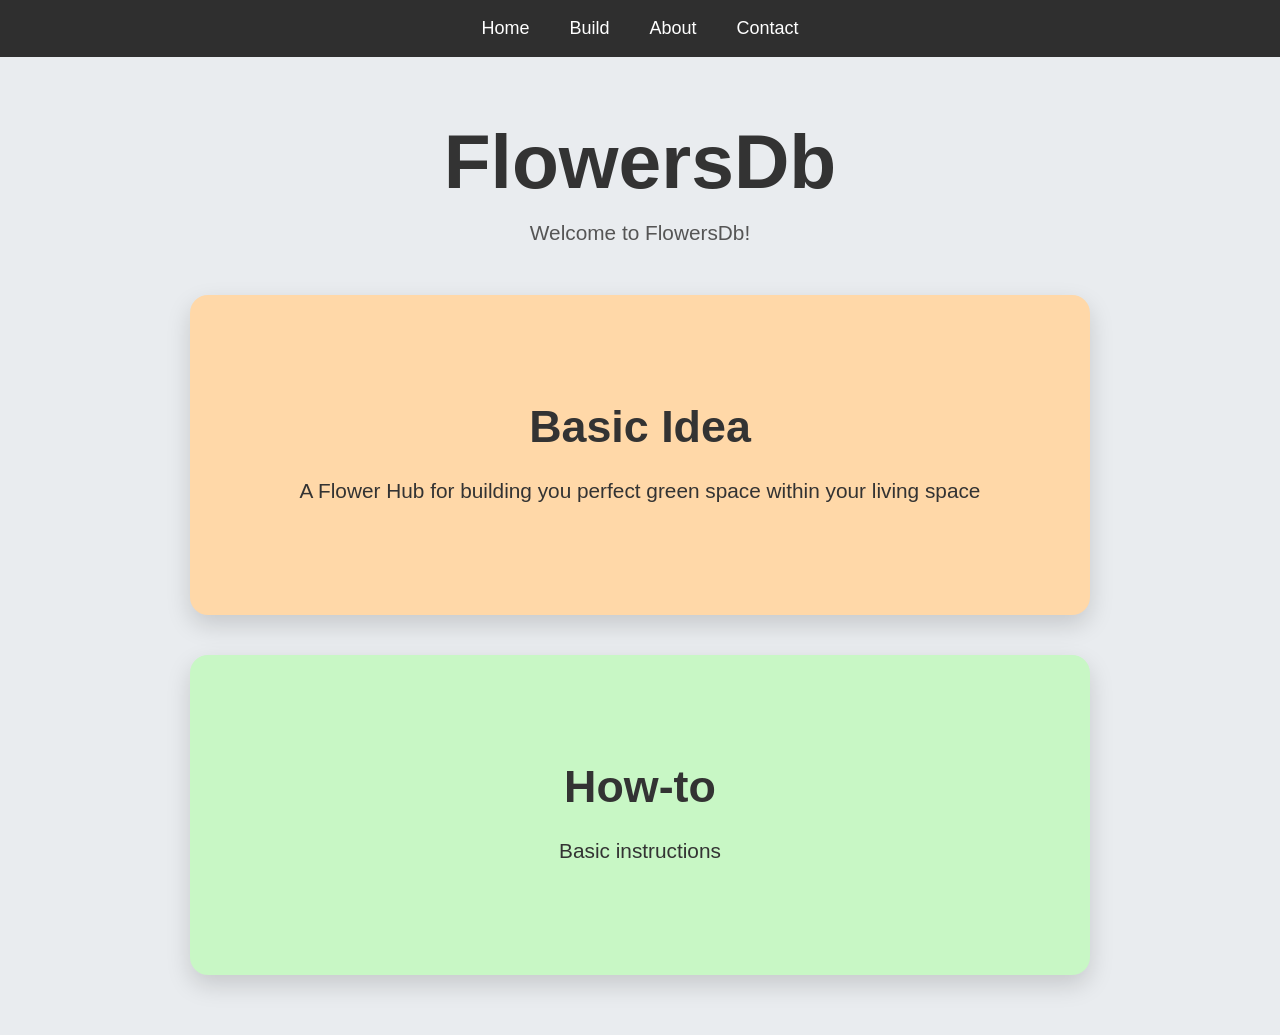
==== index.html @ faf211d7 "Add files via upload" ====
<!DOCTYPE html>
<html lang="en">
<head>
    <meta charset="UTF-8">
    <meta name="viewport" content="width=device-width, initial-scale=1.0">
    <title>FlowersDb</title>
    <link rel="stylesheet" href="style.css">
</head>
<body>

    <nav>
        <ul>
            <li><a href="index.html">Home</a></li>
            <li><a href="build.html">Build</a></li>
			<li><a href="about.html">About</a></li>
            <li><a href="contact.html">Contact</a></li>
        </ul>
    </nav>

    <section class="hero">
        <h1>FlowersDb</h1>
        <p>Welcome to FlowersDb!</p>

        <div class="box-container">
            <div class="box orange-box">
			<!-- orange -->
                <h2>Basic Idea</h2>
                <p>A Flower Hub for building you perfect green space within your living space</p>
            </div>
			<!-- green -->
            <div class="box green-box">
                <h2>How-to</h2>
                <p>Basic instructions</p>
            </div>
        </div>
    </section>

</body>
</html>
---- style.css ----
/* ==========================
   Reset
========================== */
* {
    margin: 0;
    padding: 0;
    box-sizing: border-box;
    font-family: Arial, Helvetica, sans-serif;
}

/* ==========================
   Page
========================== */
body {
    background-color: #e9ecef;
    color: #333;
    min-height: 100vh;
}

/* ==========================
   Navigation
========================== */
nav {
    background-color: #2f2f2f;
    padding: 18px 30px;
}

nav ul {
    display: flex;
    justify-content: center;
    align-items: center;
    gap: 40px;
    list-style: none;
    flex-wrap: wrap;
}

nav a {
    color: white;
    text-decoration: none;
    font-size: 18px;
    transition: color 0.3s ease;
}

nav a:hover {
    color: #8fd694;
}

/* ==========================
   Hero Section
========================== */
.hero {
    width: min(95%, 1200px);
    margin: auto;
    text-align: center;
    padding: 60px 20px;
}

.hero h1 {
    font-size: clamp(3rem, 6vw, 5rem);
    margin-bottom: 15px;
}

.hero > p {
    font-size: clamp(1.1rem, 2vw, 1.3rem);
    color: #555;
    margin-bottom: 50px;
}

/* ==========================
   Box Layout
========================== */
.box-container {
    display: flex;
    flex-direction: column;
    align-items: center;
    gap: 40px;
    width: 100%;
}

/* ==========================
   Shared Box Style
========================== */
.box {
    width: min(90%, 900px);
    min-height: 320px;

    padding: 45px;

    border-radius: 18px;

    box-shadow: 0 10px 25px rgba(0,0,0,0.15);

    display: flex;
    flex-direction: column;
    justify-content: center;
    align-items: center;
}

/* ==========================
   Box Colors
========================== */
.orange-box {
    background-color: #FFD8A8;
}

.green-box {
    background-color: #C8F7C5;
}

/* ==========================
   Typography
========================== */
.box h2 {
    font-size: clamp(2rem, 4vw, 2.8rem);
    margin-bottom: 20px;
}

.box p {
    font-size: clamp(1.1rem, 2vw, 1.3rem);
    line-height: 1.8;
    max-width: 700px;
}

/* ==========================
   Mobile
========================== */
@media (max-width: 768px) {

    nav ul {
        gap: 20px;
    }

    .hero {
        padding: 40px 15px;
    }

    .box {
        width: 95%;
        min-height: 260px;
        padding: 30px;
    }
}
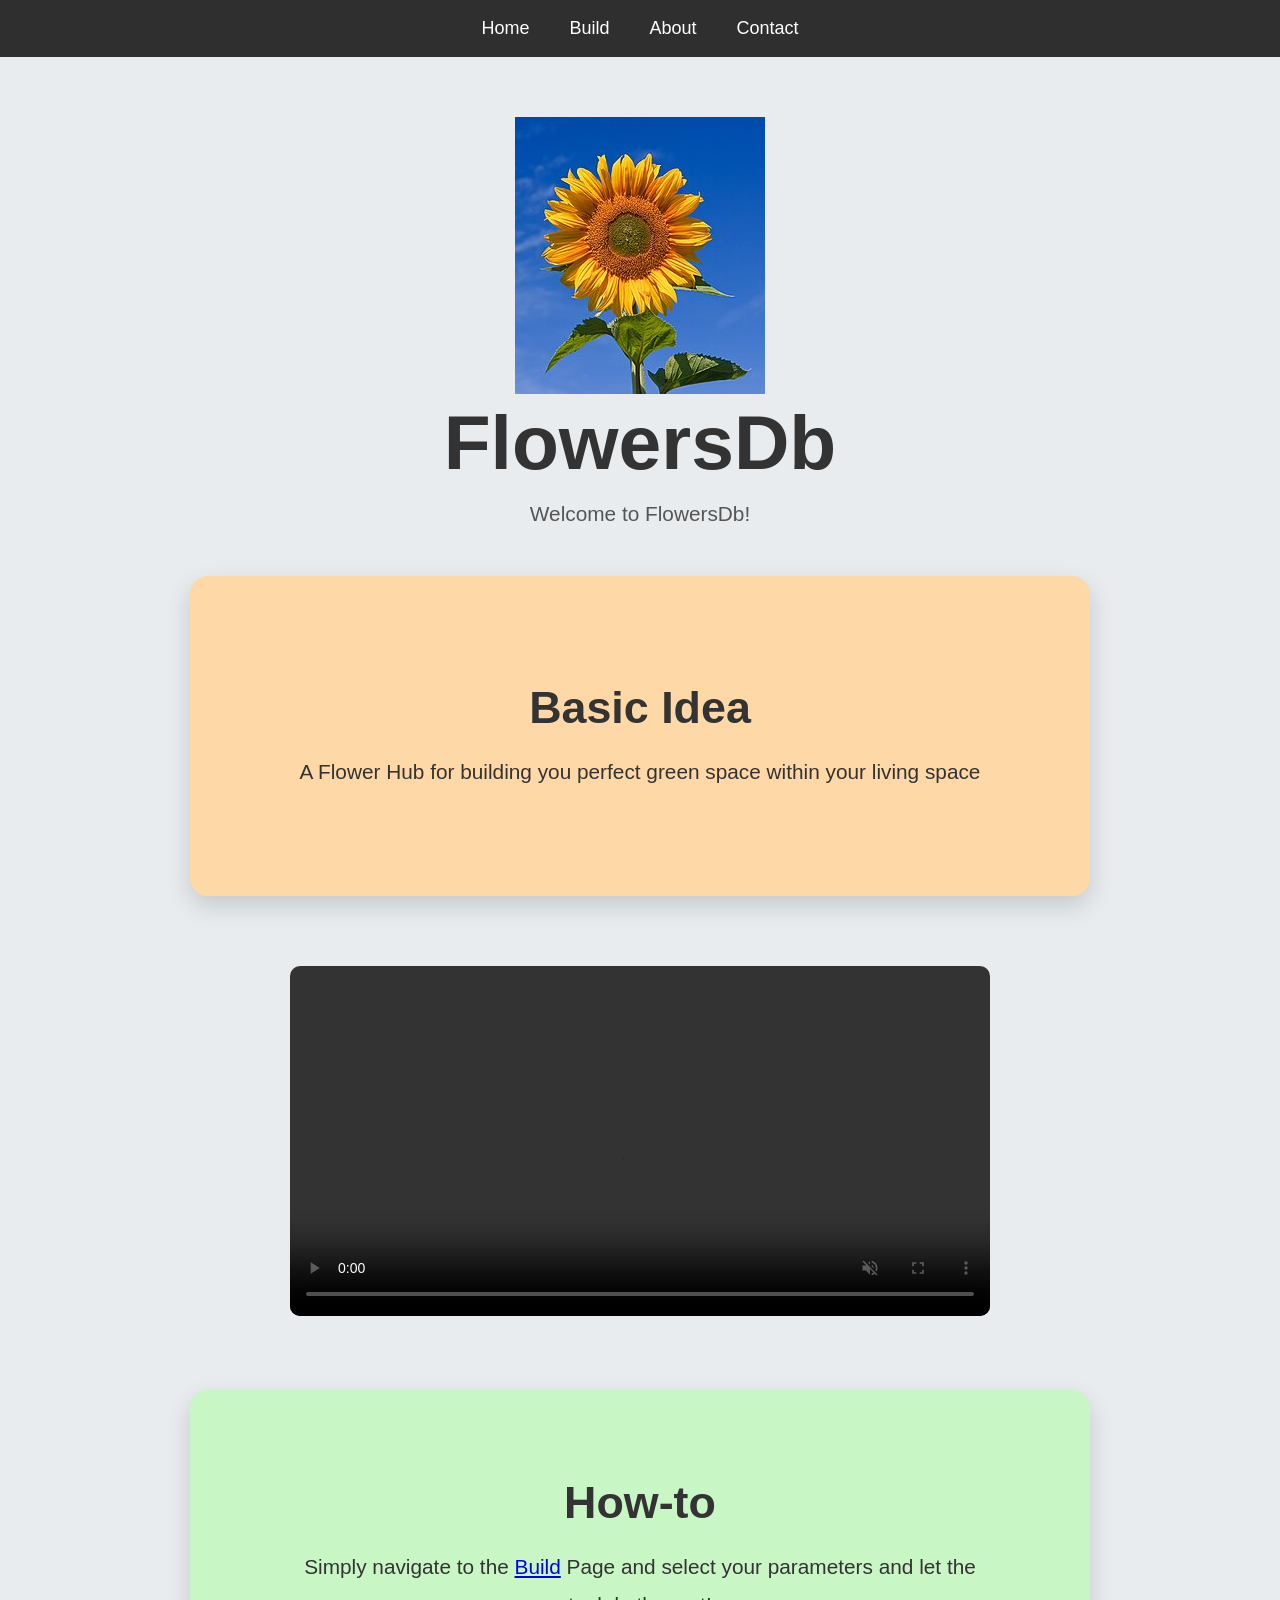
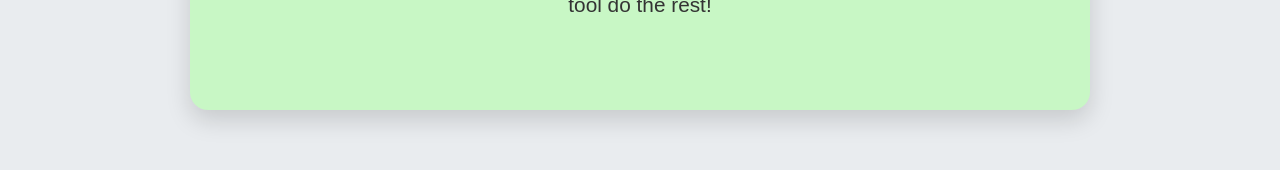
==== commit f5b68ef8: "Add files via upload" ====
--- a/index.html
+++ b/index.html
@@ -18,6 +18,7 @@
     </nav>
 
     <section class="hero">
+	<img src="hero.jpg">
         <h1>FlowersDb</h1>
         <p>Welcome to FlowersDb!</p>
 
@@ -27,10 +28,20 @@
                 <h2>Basic Idea</h2>
                 <p>A Flower Hub for building you perfect green space within your living space</p>
             </div>
+			
+			
+			<!-- Video             -->
+			<div class="video">
+			<video autoplay muted loop controls width="700">
+			<source src="img/flowers.mp4" type="video/mp4">
+			Your browser does not support the video tag.
+			</video>
+			</div
+			
 			<!-- green -->
             <div class="box green-box">
                 <h2>How-to</h2>
-                <p>Basic instructions</p>
+                <p>Simply navigate to the <a href="build.html">Build</a> Page and select your parameters and let the tool do the rest! </p>
             </div>
         </div>
     </section>
--- a/style.css
+++ b/style.css
@@ -1,6 +1,4 @@
-/* ==========================
-   Reset
-========================== */
+/* top */
 * {
     margin: 0;
     padding: 0;
@@ -8,18 +6,14 @@
     font-family: Arial, Helvetica, sans-serif;
 }
 
-/* ==========================
-   Page
-========================== */
+/* Page bsc */
 body {
     background-color: #e9ecef;
     color: #333;
     min-height: 100vh;
 }
 
-/* ==========================
-   Navigation
-========================== */
+/* Nav */
 nav {
     background-color: #2f2f2f;
     padding: 18px 30px;
@@ -45,9 +39,7 @@
     color: #8fd694;
 }
 
-/* ==========================
-   Hero Section
-========================== */
+/* Hero img*/
 .hero {
     width: min(95%, 1200px);
     margin: auto;
@@ -66,9 +58,7 @@
     margin-bottom: 50px;
 }
 
-/* ==========================
-   Box Layout
-========================== */
+/* Box Layout */
 .box-container {
     display: flex;
     flex-direction: column;
@@ -77,9 +67,7 @@
     width: 100%;
 }
 
-/* ==========================
-   Shared Box Style
-========================== */
+/* Box Style */
 .box {
     width: min(90%, 900px);
     min-height: 320px;
@@ -96,9 +84,7 @@
     align-items: center;
 }
 
-/* ==========================
-   Box Colors
-========================== */
+/* Box Colors */
 .orange-box {
     background-color: #FFD8A8;
 }
@@ -107,36 +93,118 @@
     background-color: #C8F7C5;
 }
 
-/* ==========================
-   Typography
-========================== */
+/* Build Page--------------- */
+.box.grape-box {
+    background-color: #d9c2ff; 
+    padding: 30px;
+    border-radius: 16px;
+    box-shadow: 0 8px 20px rgba(0,0,0,0.15);
+    text-align: left;
+}
+
+/* Form layout */
+.box.grape-box form {
+    display: flex;
+    flex-direction: column;
+}
+
+/* Labels */
+.box.grape-box label {
+    font-weight: bold;
+    margin-top: 10px;
+    margin-bottom: 5px;
+    color: #3a2a4d;
+}
+
+/* Input*/
+.box.grape-box input,
+.box.grape-box select {
+    padding: 10px;
+    border: 1px solid #b89cff;
+    border-radius: 8px;
+    outline: none;
+    font-size: 14px;
+}
+
+/* Focus effect */
+.box.grape-box input:focus,
+.box.grape-box select:focus {
+    border-color: #7a4cc2;
+    box-shadow: 0 0 5px rgba(122, 76, 194, 0.4);
+}
+
+/* Button */
+.box.grape-box button {
+    margin-top: 15px;
+    padding: 12px;
+    background-color: #7a4cc2;
+    color: white;
+    border: none;
+    border-radius: 10px;
+    cursor: pointer;
+    font-size: 16px;
+}
+
+.box.grape-box button:hover {
+    background-color: #5f35a6;
+}
+
+
+/* Typ*/
 .box h2 {
-    font-size: clamp(2rem, 4vw, 2.8rem);
-    margin-bottom: 20px;
+		font-size: clamp(2rem, 4vw, 2.8rem);
+		margin-bottom: 20px;
 }
 
 .box p {
-    font-size: clamp(1.1rem, 2vw, 1.3rem);
-    line-height: 1.8;
-    max-width: 700px;
-}
-
-/* ==========================
-   Mobile
-========================== */
+		font-size: clamp(1.1rem, 2vw, 1.3rem);
+		line-height: 1.8;
+		max-width: 700px;
+}
+/*result box */
+#result {
+	text-align: center;
+	padding: 20px;
+}
+
+#result img {
+	display: block;
+	margin: 15px auto;
+	width: 300px;
+	max-width: 100%;
+}
+
+
+.video {
+	width: 100%;
+	text-align: center;
+	margin: 30px 0;
+}
+
+.video video {
+	max-width: 100%;
+	width: 700px;
+	border-radius: 10px;
+}
+
+
+
+
+
+/* Mobile and small */
 @media (max-width: 768px) {
 
-    nav ul {
-        gap: 20px;
-    }
-
-    .hero {
-        padding: 40px 15px;
-    }
-
-    .box {
-        width: 95%;
-        min-height: 260px;
-        padding: 30px;
-    }
+nav ul {
+	gap: 20px;
+}
+
+.hero {
+padding: 40px 15px;
+}
+
+.box {
+width: 95%;
+min-height: 260px;
+padding: 30px;
+}
 }
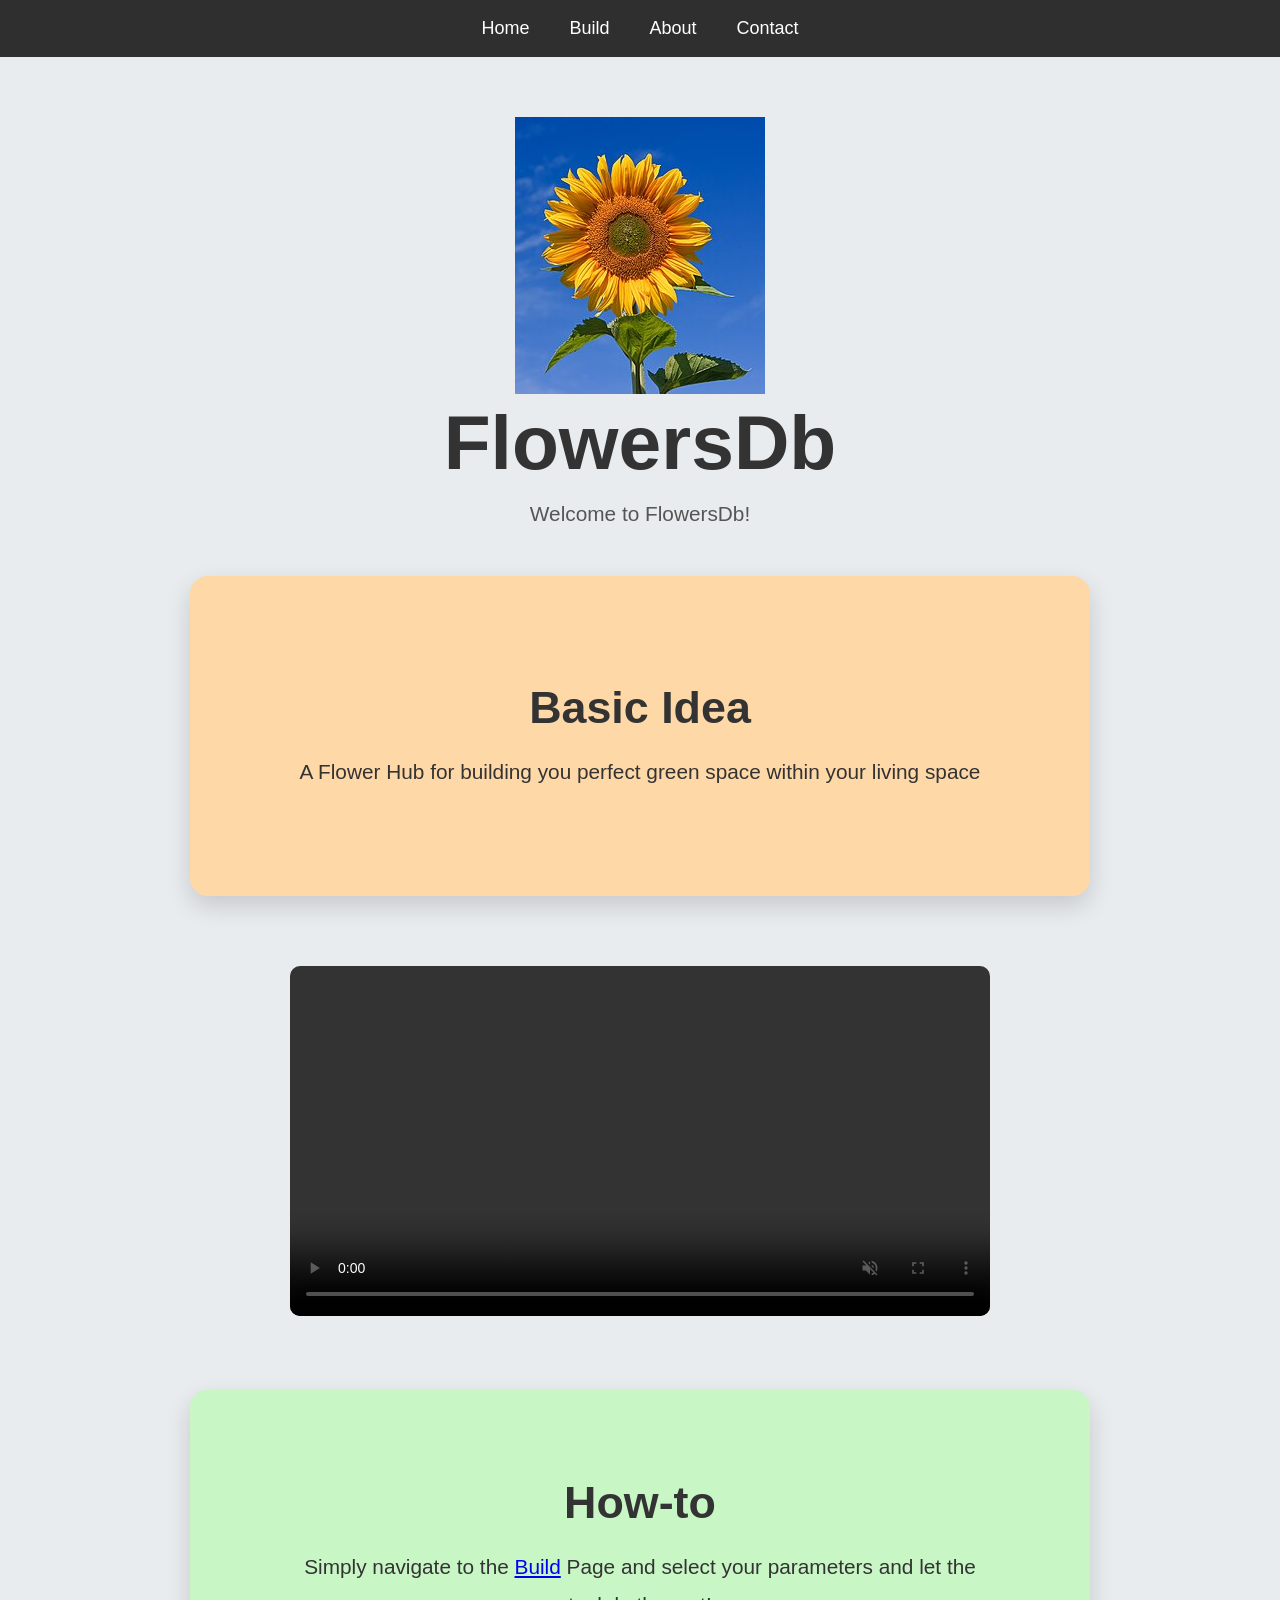
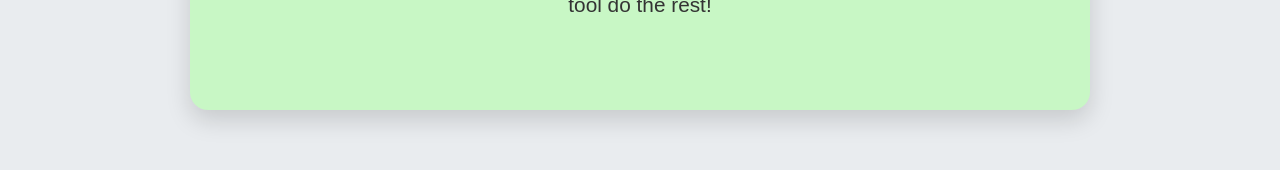
==== commit 49a77f0e: "Add files via upload" ====
--- a/index.html
+++ b/index.html
@@ -1,6 +1,15 @@
 <!DOCTYPE html>
 <html lang="en">
 <head>
+<!-- Google tag (gtag.js) -->
+<script async src="https://www.googletagmanager.com/gtag/js?id=G-JB3HR2VKH0"></script>
+<script>
+  window.dataLayer = window.dataLayer || [];
+  function gtag(){dataLayer.push(arguments);}
+  gtag('js', new Date());
+
+  gtag('config', 'G-JB3HR2VKH0');
+</script>
     <meta charset="UTF-8">
     <meta name="viewport" content="width=device-width, initial-scale=1.0">
     <title>FlowersDb</title>
